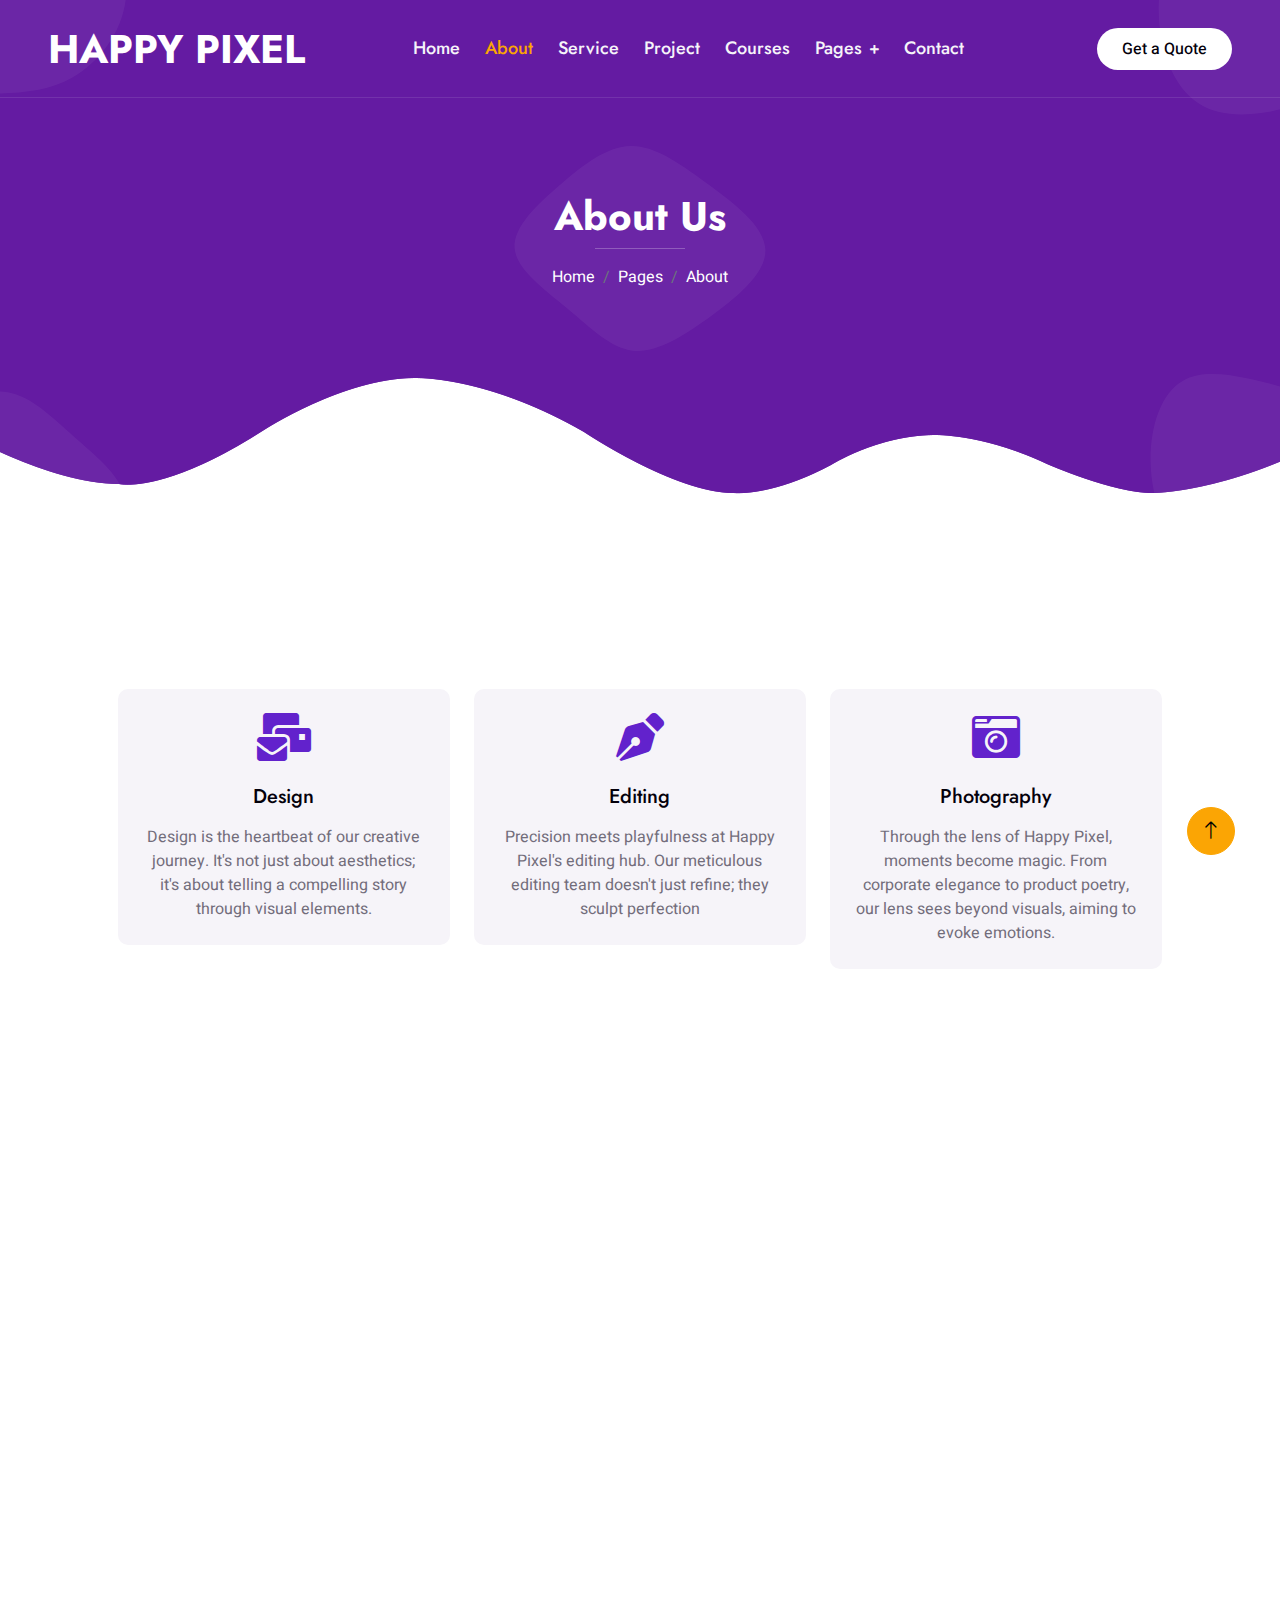
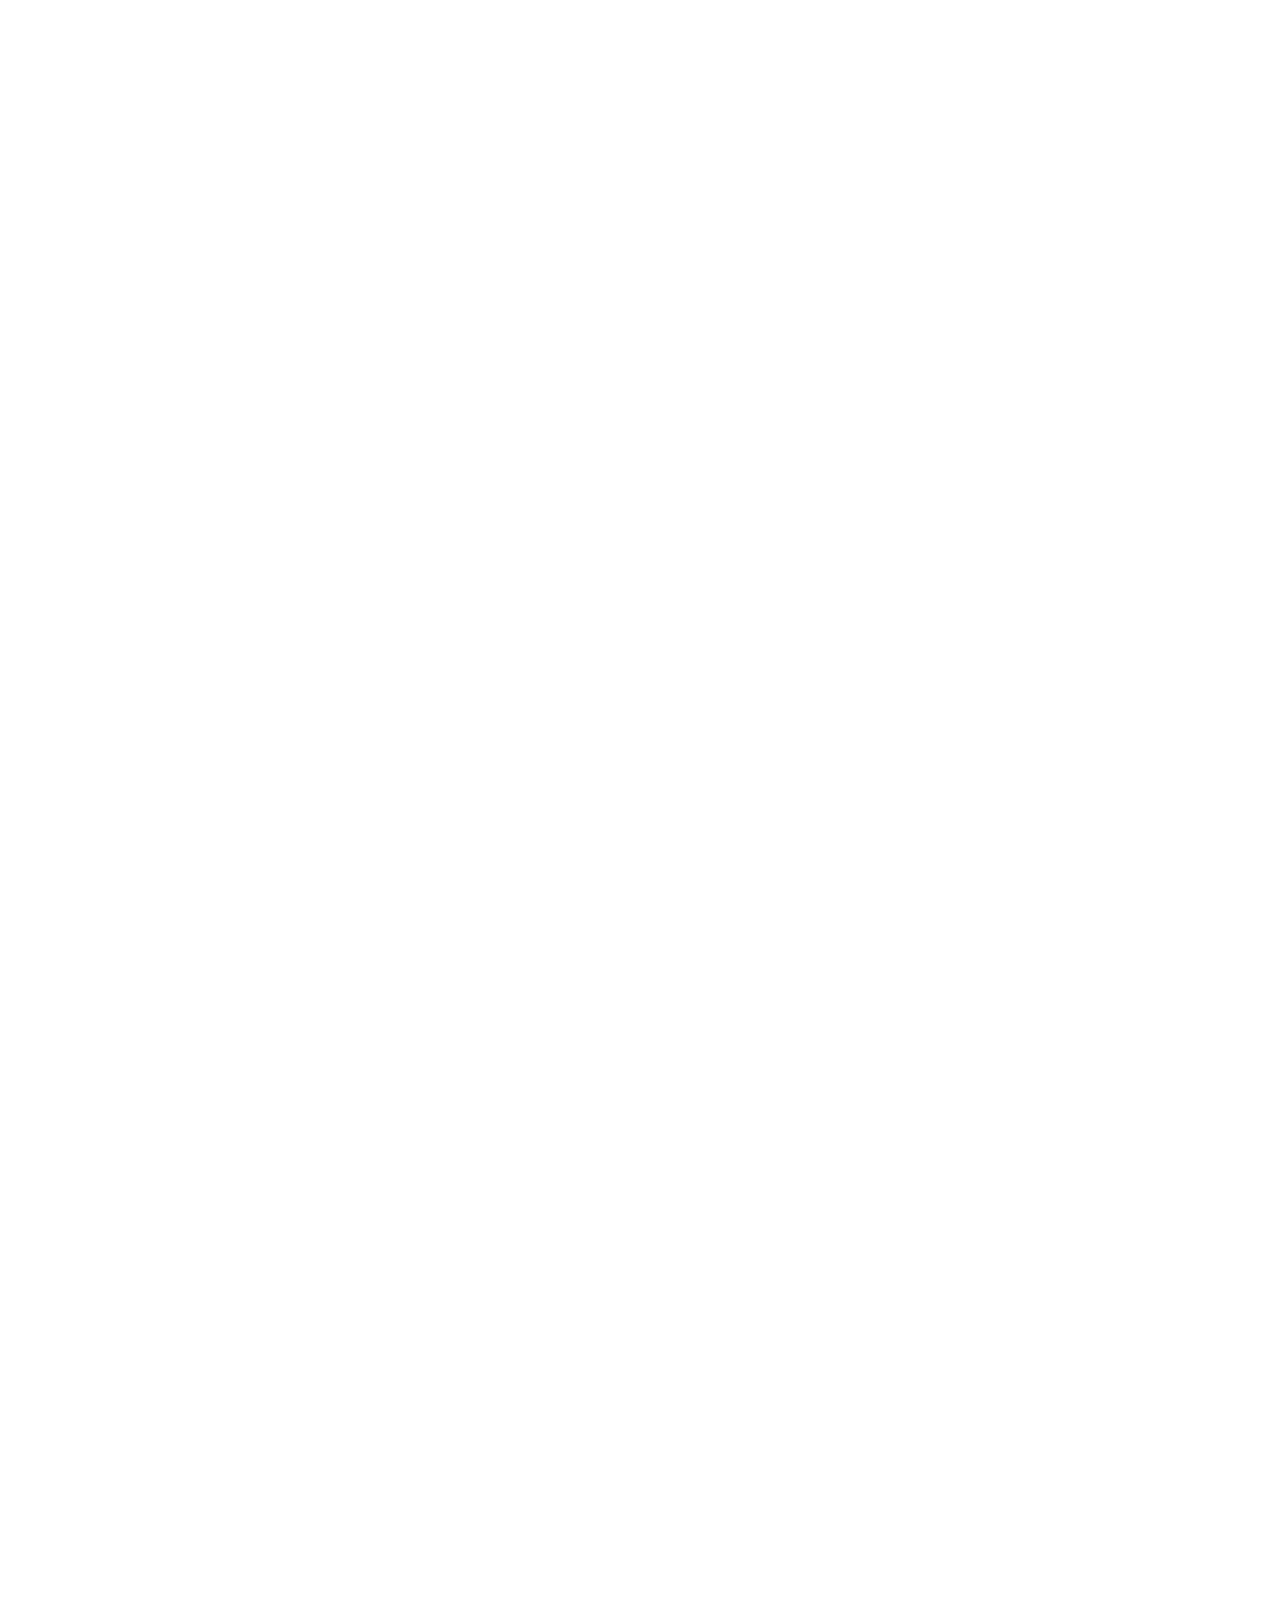
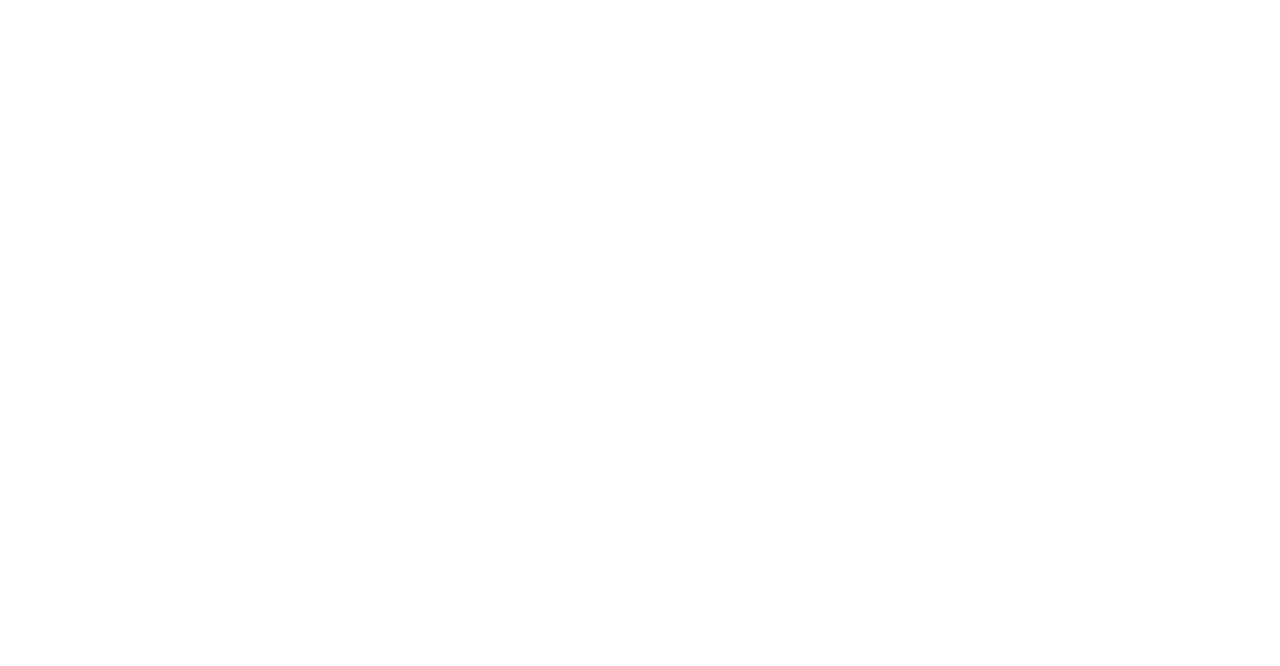
==== about.html @ dd50855c "1st push" ====
<!DOCTYPE html>
<html lang="en">

<head>
    <meta charset="utf-8">
    <title>Happy Pixel - Graphic Design Agency</title>
    <meta content="width=device-width, initial-scale=1.0" name="viewport">
    <meta content="" name="keywords">
    <meta content="" name="description">

    <!-- Favicon -->
    <link href="img/favicon.ico" rel="icon">

    <!-- Google Web Fonts -->
    <link rel="preconnect" href="https://fonts.googleapis.com">
    <link rel="preconnect" href="https://fonts.gstatic.com" crossorigin>
    <link href="https://fonts.googleapis.com/css2?family=Heebo:wght@400;500&family=Jost:wght@500;600;700&display=swap" rel="stylesheet"> 

    <!-- Icon Font Stylesheet -->
    <link href="https://cdnjs.cloudflare.com/ajax/libs/font-awesome/5.10.0/css/all.min.css" rel="stylesheet">
    <link href="https://cdn.jsdelivr.net/npm/bootstrap-icons@1.4.1/font/bootstrap-icons.css" rel="stylesheet">

    <!-- Libraries Stylesheet -->
    <link href="lib/animate/animate.min.css" rel="stylesheet">
    <link href="lib/owlcarousel/assets/owl.carousel.min.css" rel="stylesheet">
    <link href="lib/lightbox/css/lightbox.min.css" rel="stylesheet">

    <!-- Customized Bootstrap Stylesheet -->
    <link href="css/bootstrap.min.css" rel="stylesheet">

    <!-- Template Stylesheet -->
    <link href="css/style.css" rel="stylesheet">
</head>

<body>
    <div class="container-xxl bg-white p-0">
        <!-- Spinner Start -->
        <div id="spinner" class="show bg-white position-fixed translate-middle w-100 vh-100 top-50 start-50 d-flex align-items-center justify-content-center">
            <div class="spinner-grow text-primary" style="width: 3rem; height: 3rem;" role="status">
                <span class="sr-only">Loading...</span>
            </div>
        </div>
        <!-- Spinner End -->


        <!-- Navbar & Hero Start -->
        <div class="container-xxl position-relative p-0">
            <nav class="navbar navbar-expand-lg navbar-light px-4 px-lg-5 py-3 py-lg-0">
                <a href="" class="navbar-brand p-0">
                    <h1 class="m-0">HAPPY PIXEL</h1>
                    <!-- <img src="img/logo.png" alt="Logo"> -->
                </a>
                <button class="navbar-toggler" type="button" data-bs-toggle="collapse" data-bs-target="#navbarCollapse">
                    <span class="fa fa-bars"></span>
                </button>
                <div class="collapse navbar-collapse" id="navbarCollapse">
                    <div class="navbar-nav mx-auto py-0">
                        <a href="index.html" class="nav-item nav-link">Home</a>
                        <a href="about.html" class="nav-item nav-link active">About</a>
                        <a href="service.html" class="nav-item nav-link">Service</a>
                        <a href="project.html" class="nav-item nav-link">Project</a>
                        <a href="courses.html" class="nav-item nav-link">Courses</a>
                        <div class="nav-item dropdown">
                            <a href="#" class="nav-link dropdown-toggle" data-bs-toggle="dropdown">Pages</a>
                            <div class="dropdown-menu m-0">
                                <a href="team.html" class="dropdown-item">Our Team</a>
                                <a href="testimonial.html" class="dropdown-item">Testimonial</a>
                                <!-- <a href="404.html" class="dropdown-item">Courses</a> -->
                            </div>
                        </div>
                        <a href="contact.html" class="nav-item nav-link">Contact</a>
                    </div>
                    <a href="/contact.html" class="btn rounded-pill py-2 px-4 ms-3 d-none d-lg-block">Get a Quote</a>
                </div>
            </nav>

            <div class="container-xxl py-5 bg-primary hero-header">
                <div class="container my-5 py-5 px-lg-5">
                    <div class="row g-5 py-5">
                        <div class="col-12 text-center">
                            <h1 class="text-white animated slideInDown">About Us</h1>
                            <hr class="bg-white mx-auto mt-0" style="width: 90px;">
                            <nav aria-label="breadcrumb">
                                <ol class="breadcrumb justify-content-center">
                                    <li class="breadcrumb-item"><a class="text-white" href="/index.html">Home</a></li>
                                    <li class="breadcrumb-item"><a class="text-white" href="#">Pages</a></li>
                                    <li class="breadcrumb-item text-white active" aria-current="page">About</li>
                                </ol>
                            </nav>
                        </div>
                    </div>
                </div>
            </div>
        </div>
        <!-- Navbar & Hero End -->


        <!-- Feature Start -->
        <!-- <div class="container-xxl py-5">
            <div class="container py-5 px-lg-5">
                <div class="row g-4">
                    <div class="col-lg-4 wow fadeInUp" data-wow-delay="0.1s">
                        <div class="feature-item bg-light rounded text-center p-4">
                            <i class="fa fa-3x fa-mail-bulk text-primary mb-4"></i>
                            <h5 class="mb-3">Digital Marketing</h5>
                            <p class="m-0">Erat ipsum justo amet duo et elitr dolor, est duo duo eos lorem sed diam stet diam sed stet lorem.</p>
                        </div>
                    </div>
                    <div class="col-lg-4 wow fadeInUp" data-wow-delay="0.3s">
                        <div class="feature-item bg-light rounded text-center p-4">
                            <i class="fa fa-3x fa-search text-primary mb-4"></i>
                            <h5 class="mb-3">SEO & Backlinks</h5>
                            <p class="m-0">Erat ipsum justo amet duo et elitr dolor, est duo duo eos lorem sed diam stet diam sed stet lorem.</p>
                        </div>
                    </div>
                    <div class="col-lg-4 wow fadeInUp" data-wow-delay="0.5s">
                        <div class="feature-item bg-light rounded text-center p-4">
                            <i class="fa fa-3x fa-laptop-code text-primary mb-4"></i>
                            <h5 class="mb-3">Design & Development</h5>
                            <p class="m-0">Erat ipsum justo amet duo et elitr dolor, est duo duo eos lorem sed diam stet diam sed stet lorem.</p>
                        </div>
                    </div>
                </div>
            </div>
        </div> -->

        <div class="container-xxl py-5">
            <div class="container py-5 px-lg-5">
                <div class="row g-4">
                    <div class="col-lg-4 wow fadeInUp" data-wow-delay="0.1s">
                        <div class="feature-item bg-light rounded text-center p-4">
                            <i class="fa fa-3x fa-mail-bulk text-primary mb-4"></i>
                            <h5 class="mb-3">Design</h5>
                            <p class="m-0">Design is the heartbeat of our creative journey. It's not just about
                                aesthetics; it's about telling a compelling story through visual elements. </p>
                        </div>
                    </div>
                    <div class="col-lg-4 wow fadeInUp" data-wow-delay="0.3s">
                        <div class="feature-item bg-light rounded text-center p-4">
                            <!-- <i class="fa fa-3x fa-search text-primary mb-4"></i> -->
                            <!-- <i class="fa fa-3x fa-laptop-code text-primary mb-4"></i> -->
                            <i class="fa fa-3x fa-solid fa-pen-nib text-primary mb-4"></i>
                            <h5 class="mb-3">Editing</h5>
                            <p class="m-0">Precision meets playfulness at Happy Pixel's editing hub. Our meticulous
                                editing team doesn't just refine; they sculpt perfection</p>
                        </div>
                    </div>
                    <div class="col-lg-4 wow fadeInUp" data-wow-delay="0.5s">
                        <div class="feature-item bg-light rounded text-center p-4">
                            <i class="fa fa-3x fa-solid fa-camera-retro text-primary mb-4"></i>
                            <!-- <i class="fa fa-3x fa-search text-primary mb-4"></i> -->
                            <!-- <i class="fa fa-3x fa-laptop-code text-primary mb-4"></i> -->
                            <h5 class="mb-3">Photography</h5>
                            <p class="m-0">Through the lens of Happy Pixel, moments become magic. From corporate
                                elegance to product poetry, our lens sees beyond visuals, aiming to evoke emotions.</p>
                        </div>
                    </div>
                </div>
            </div>
        </div>
        <!-- Feature End -->


        <!-- About Start -->
        <!-- <div class="container-xxl py-5">
            <div class="container py-5 px-lg-5">
                <div class="row g-5 align-items-center">
                    <div class="col-lg-6 wow fadeInUp" data-wow-delay="0.1s">
                        <p class="section-title text-secondary">About Us<span></span></p>
                        <h1 class="mb-5">#1 Digital solution with 10 years of experience</h1>
                        <p class="mb-4">Diam dolor diam ipsum et tempor sit. Aliqu diam amet diam et eos labore. Clita erat ipsum et lorem et sit, sed stet no labore lorem sit clita duo justo eirmod magna dolore erat amet</p>
                        <div class="skill mb-4">
                            <div class="d-flex justify-content-between">
                                <p class="mb-2">Digital Marketing</p>
                                <p class="mb-2">85%</p>
                            </div>
                            <div class="progress">
                                <div class="progress-bar bg-primary" role="progressbar" aria-valuenow="85" aria-valuemin="0" aria-valuemax="100"></div>
                            </div>
                        </div>
                        <div class="skill mb-4">
                            <div class="d-flex justify-content-between">
                                <p class="mb-2">SEO & Backlinks</p>
                                <p class="mb-2">90%</p>
                            </div>
                            <div class="progress">
                                <div class="progress-bar bg-secondary" role="progressbar" aria-valuenow="90" aria-valuemin="0" aria-valuemax="100"></div>
                            </div>
                        </div>
                        <div class="skill mb-4">
                            <div class="d-flex justify-content-between">
                                <p class="mb-2">Design & Development</p>
                                <p class="mb-2">95%</p>
                            </div>
                            <div class="progress">
                                <div class="progress-bar bg-dark" role="progressbar" aria-valuenow="95" aria-valuemin="0" aria-valuemax="100"></div>
                            </div>
                        </div>
                        <a href="" class="btn btn-primary py-sm-3 px-sm-5 rounded-pill mt-3">Read More</a>
                    </div>
                    <div class="col-lg-6">
                        <img class="img-fluid wow zoomIn" data-wow-delay="0.5s" src="img/about.png">
                    </div>
                </div>
            </div>
        </div> -->

        <div class="container-xxl py-5">
            <div class="container py-5 px-lg-5">
                <div class="row g-5 align-items-center">
                    <div class="col-lg-6 wow fadeInUp" data-wow-delay="0.1s">
                        <p class="section-title text-secondary">About Us<span></span></p>
                        <h1 class="mb-5">#1 Graphic solution with 5 years of experience</h1>
                        <p class="mb-4">At Happy Pixel , our mission is to elevate brands through captivating design
                            solutions. We believe that design is not merely about aesthetics but a strategic tool that
                            communicates identity and values. Our commitment is to translate your vision into compelling
                            visual narratives that leave a lasting impression.</p>
                        <div class="skill mb-4">
                            <div class="d-flex justify-content-between">
                                <p class="mb-2">Design</p>
                                <p class="mb-2">99%</p>
                            </div>
                            <div class="progress">
                                <div class="progress-bar bg-primary" role="progressbar" aria-valuenow="99"
                                    aria-valuemin="0" aria-valuemax="100"></div>
                            </div>
                        </div>
                        <div class="skill mb-4">
                            <div class="d-flex justify-content-between">
                                <p class="mb-2">Editing</p>
                                <p class="mb-2">98%</p>
                            </div>
                            <div class="progress">
                                <div class="progress-bar bg-secondary" role="progressbar" aria-valuenow="98"
                                    aria-valuemin="0" aria-valuemax="100"></div>
                            </div>
                        </div>
                        <div class="skill mb-4">
                            <div class="d-flex justify-content-between">
                                <p class="mb-2">Photography</p>
                                <p class="mb-2">95%</p>
                            </div>
                            <div class="progress">
                                <div class="progress-bar bg-dark" role="progressbar" aria-valuenow="95"
                                    aria-valuemin="0" aria-valuemax="100"></div>
                            </div>
                        </div>
                        <a href="/project.html" class="btn btn-primary py-sm-3 px-sm-5 rounded-pill mt-3">Portfolio</a>
                    </div>
                    <div class="col-lg-6">
                        <img class="img-fluid wow zoomIn" data-wow-delay="0.5s" src="img/about.png">
                    </div>
                </div>
            </div>
        </div>
        <!-- About End -->


        <!-- Facts Start -->

        <!-- <div class="container-xxl bg-primary fact py-5 wow fadeInUp" data-wow-delay="0.1s">
            <div class="container py-5 px-lg-5">
                <div class="row g-4">
                    <div class="col-md-6 col-lg-3 text-center wow fadeIn" data-wow-delay="0.1s">
                        <i class="fa fa-certificate fa-3x text-secondary mb-3"></i>
                        <h1 class="text-white mb-2" data-toggle="counter-up">1234</h1>
                        <p class="text-white mb-0">Years Experience</p>
                    </div>
                    <div class="col-md-6 col-lg-3 text-center wow fadeIn" data-wow-delay="0.3s">
                        <i class="fa fa-users-cog fa-3x text-secondary mb-3"></i>
                        <h1 class="text-white mb-2" data-toggle="counter-up">1234</h1>
                        <p class="text-white mb-0">Team Members</p>
                    </div>
                    <div class="col-md-6 col-lg-3 text-center wow fadeIn" data-wow-delay="0.5s">
                        <i class="fa fa-users fa-3x text-secondary mb-3"></i>
                        <h1 class="text-white mb-2" data-toggle="counter-up">1234</h1>
                        <p class="text-white mb-0">Satisfied Clients</p>
                    </div>
                    <div class="col-md-6 col-lg-3 text-center wow fadeIn" data-wow-delay="0.7s">
                        <i class="fa fa-check fa-3x text-secondary mb-3"></i>
                        <h1 class="text-white mb-2" data-toggle="counter-up">1234</h1>
                        <p class="text-white mb-0">Compleate Projects</p>
                    </div>
                </div>
            </div>
        </div> -->

        <div class="container-xxl bg-primary fact py-5 wow fadeInUp" data-wow-delay="0.1s">
            <div class="container py-5 px-lg-5">
                <div class="row g-4">
                    <div class="col-md-6 col-lg-3 text-center wow fadeIn" data-wow-delay="0.1s">
                        <i class="fa fa-certificate fa-3x text-secondary mb-3"></i>
                        <h1 class="text-white mb-2" data-toggle="counter-up">5</h1>
                        <p class="text-white mb-0">Years Experience</p>
                    </div>
                    <div class="col-md-6 col-lg-3 text-center wow fadeIn" data-wow-delay="0.3s">
                        <i class="fa fa-users-cog fa-3x text-secondary mb-3"></i>
                        <h1 class="text-white mb-2" data-toggle="counter-up">3</h1>
                        <p class="text-white mb-0">Team Members</p>
                    </div>
                    <div class="col-md-6 col-lg-3 text-center wow fadeIn" data-wow-delay="0.5s">
                        <i class="fa fa-users fa-3x text-secondary mb-3"></i>
                        <h1 class="text-white mb-2" data-toggle="counter-up">60</h1>
                        <p class="text-white mb-0">Satisfied Clients</p>
                    </div>
                    <div class="col-md-6 col-lg-3 text-center wow fadeIn" data-wow-delay="0.7s">
                        <i class="fa fa-check fa-3x text-secondary mb-3"></i>
                        <h1 class="text-white mb-2" data-toggle="counter-up">150 </h1>
                        <p class="text-white mb-0">Compleate Projects</p>
                    </div>
                </div>
            </div>
        </div>

        <!-- Facts End -->
        

        <!-- Team Start -->
        <!-- <div class="container-xxl py-5">
            <div class="container py-5 px-lg-5">
                <div class="wow fadeInUp" data-wow-delay="0.1s">
                    <p class="section-title text-secondary justify-content-center"><span></span>Our Team<span></span></p>
                    <h1 class="text-center mb-5">Our Team Members</h1>
                </div>
                <div class="row g-4">
                    <div class="col-lg-4 col-md-6 wow fadeInUp" data-wow-delay="0.1s">
                        <div class="team-item bg-light rounded">
                            <div class="text-center border-bottom p-4">
                                <img class="img-fluid rounded-circle mb-4" src="img/team-1.jpg" alt="">
                                <h5>John Doe</h5>
                                <span>CEO & Founder</span>
                            </div>
                            <div class="d-flex justify-content-center p-4">
                                <a class="btn btn-square mx-1" href=""><i class="fab fa-facebook-f"></i></a>
                                <a class="btn btn-square mx-1" href=""><i class="fab fa-twitter"></i></a>
                                <a class="btn btn-square mx-1" href=""><i class="fab fa-instagram"></i></a>
                                <a class="btn btn-square mx-1" href=""><i class="fab fa-linkedin-in"></i></a>
                            </div>
                        </div>
                    </div>
                    <div class="col-lg-4 col-md-6 wow fadeInUp" data-wow-delay="0.3s">
                        <div class="team-item bg-light rounded">
                            <div class="text-center border-bottom p-4">
                                <img class="img-fluid rounded-circle mb-4" src="img/team-2.jpg" alt="">
                                <h5>Jessica Brown</h5>
                                <span>Web Designer</span>
                            </div>
                            <div class="d-flex justify-content-center p-4">
                                <a class="btn btn-square mx-1" href=""><i class="fab fa-facebook-f"></i></a>
                                <a class="btn btn-square mx-1" href=""><i class="fab fa-twitter"></i></a>
                                <a class="btn btn-square mx-1" href=""><i class="fab fa-instagram"></i></a>
                                <a class="btn btn-square mx-1" href=""><i class="fab fa-linkedin-in"></i></a>
                            </div>
                        </div>
                    </div>
                    <div class="col-lg-4 col-md-6 wow fadeInUp" data-wow-delay="0.5s">
                        <div class="team-item bg-light rounded">
                            <div class="text-center border-bottom p-4">
                                <img class="img-fluid rounded-circle mb-4" src="img/team-3.jpg" alt="">
                                <h5>Tony Johnson</h5>
                                <span>SEO Expert</span>
                            </div>
                            <div class="d-flex justify-content-center p-4">
                                <a class="btn btn-square mx-1" href=""><i class="fab fa-facebook-f"></i></a>
                                <a class="btn btn-square mx-1" href=""><i class="fab fa-twitter"></i></a>
                                <a class="btn btn-square mx-1" href=""><i class="fab fa-instagram"></i></a>
                                <a class="btn btn-square mx-1" href=""><i class="fab fa-linkedin-in"></i></a>
                            </div>
                        </div>
                    </div>
                </div>
            </div>
        </div> -->
        
        <div class="container-xxl py-5">
            <div class="container py-5 px-lg-5">
                <div class="wow fadeInUp" data-wow-delay="0.1s">
                    <p class="section-title text-secondary justify-content-center"><span></span>Our Team<span></span>
                    </p>
                    <h1 class="text-center mb-5">Our Team Members</h1>
                </div>

                <div class="row g-4">

                    <div class="col-lg-4 col-md-6 wow fadeInUp" data-wow-delay="0.1s">
                        <div class="team-item bg-light rounded">
                            <div class="text-center border-bottom p-4">
                                <img class="img-fluid rounded-circle mb-4" src="img/akhil-sir.jpg" alt="">
                                <h5>Akhil Kashyap</h5>
                                <span>CEO & Founder</span>
                            </div>
                            <div class="d-flex justify-content-center p-4">
                                <a class="btn btn-square mx-1" target="_blank" href="#"><i class="fab fa-facebook-f"></i></a>
                                <a class="btn btn-square mx-1" target="_blank" href="#"><i class="fab fa-twitter"></i></a>
                                <a class="btn btn-square mx-1" target="_blank" href="https://www.instagram.com/akhil.kashyap/"><i class="fab fa-instagram"></i></a>
                                <a class="btn btn-square mx-1" target="_blank" href="https://www.linkedin.com/in/akhilkashyap29/"><i class="fab fa-linkedin-in"></i></a>
                            </div>
                        </div>
                    </div>

                    <div class="col-lg-4 col-md-6 wow fadeInUp" data-wow-delay="0.3s">
                        <div class="team-item bg-light rounded">
                            <div class="text-center border-bottom p-4">
                                <img class="img-fluid rounded-circle mb-4" src="img/akhil-sir-2.jpg" alt="">
                                <h5>Akhil Sir</h5>
                                <span>Graphic Designer</span>
                            </div>
                            <div class="d-flex justify-content-center p-4">
                                <a class="btn btn-square mx-1" target="_blank" href="#"><i class="fab fa-facebook-f"></i></a>
                                <a class="btn btn-square mx-1" target="_blank" href="#"><i class="fab fa-twitter"></i></a>
                                <a class="btn btn-square mx-1" target="_blank" href="https://www.instagram.com/akhil.kashyap/"><i class="fab fa-instagram"></i></a>
                                <a class="btn btn-square mx-1" target="_blank" href="https://www.linkedin.com/in/akhilkashyap29/"><i class="fab fa-linkedin-in"></i></a>
                            </div>
                        </div>
                    </div>

                    <div class="col-lg-4 col-md-6 wow fadeInUp" data-wow-delay="0.5s">
                        <div class="team-item bg-light rounded">
                            <div class="text-center border-bottom p-4">
                                <img class="img-fluid rounded-circle mb-4" src="img/akhil-sir-3.jpg" alt="">
                                <h5>Akhil Kashyap</h5>
                                <span>Web Designer</span>
                            </div>
                            <div class="d-flex justify-content-center p-4">
                                <a class="btn btn-square mx-1" target="_blank" href="#"><i class="fab fa-facebook-f"></i></a>
                                <a class="btn btn-square mx-1" target="_blank" href="#"><i class="fab fa-twitter"></i></a>
                                <a class="btn btn-square mx-1" target="_blank" href="https://www.instagram.com/akhil.kashyap/"><i class="fab fa-instagram"></i></a>
                                <a class="btn btn-square mx-1" target="_blank" href="https://www.linkedin.com/in/akhilkashyap29/"><i class="fab fa-linkedin-in"></i></a>
                            </div>
                        </div>
                    </div>
                </div>
            </div>
        </div>

        <!-- Team End -->
        

        <!-- Footer Start -->
        <!-- <div class="container-fluid bg-primary text-light footer wow fadeIn" data-wow-delay="0.1s">
            <div class="container py-5 px-lg-5">
                <div class="row g-5">
                    <div class="col-md-6 col-lg-3">
                        <p class="section-title text-white h5 mb-4">Address<span></span></p>
                        <p><i class="fa fa-map-marker-alt me-3"></i>123 Street, New York, USA</p>
                        <p><i class="fa fa-phone-alt me-3"></i>+012 345 67890</p>
                        <p><i class="fa fa-envelope me-3"></i>info@example.com</p>
                        <div class="d-flex pt-2">
                            <a class="btn btn-outline-light btn-social" href=""><i class="fab fa-twitter"></i></a>
                            <a class="btn btn-outline-light btn-social" href=""><i class="fab fa-facebook-f"></i></a>
                            <a class="btn btn-outline-light btn-social" href=""><i class="fab fa-instagram"></i></a>
                            <a class="btn btn-outline-light btn-social" href=""><i class="fab fa-linkedin-in"></i></a>
                        </div>
                    </div>
                    <div class="col-md-6 col-lg-3">
                        <p class="section-title text-white h5 mb-4">Quick Link<span></span></p>
                        <a class="btn btn-link" href="">About Us</a>
                        <a class="btn btn-link" href="">Contact Us</a>
                        <a class="btn btn-link" href="">Privacy Policy</a>
                        <a class="btn btn-link" href="">Terms & Condition</a>
                        <a class="btn btn-link" href="">Career</a>
                    </div>
                    <div class="col-md-6 col-lg-3">
                        <p class="section-title text-white h5 mb-4">Gallery<span></span></p>
                        <div class="row g-2">
                            <div class="col-4">
                                <img class="img-fluid" src="img/portfolio-1.jpg" alt="Image">
                            </div>
                            <div class="col-4">
                                <img class="img-fluid" src="img/portfolio-2.jpg" alt="Image">
                            </div>
                            <div class="col-4">
                                <img class="img-fluid" src="img/portfolio-3.jpg" alt="Image">
                            </div>
                            <div class="col-4">
                                <img class="img-fluid" src="img/portfolio-4.jpg" alt="Image">
                            </div>
                            <div class="col-4">
                                <img class="img-fluid" src="img/portfolio-5.jpg" alt="Image">
                            </div>
                            <div class="col-4">
                                <img class="img-fluid" src="img/portfolio-6.jpg" alt="Image">
                            </div>
                        </div>
                    </div>
                    <div class="col-md-6 col-lg-3">
                        <p class="section-title text-white h5 mb-4">Newsletter<span></span></p>
                        <p>Lorem ipsum dolor sit amet elit. Phasellus nec pretium mi. Curabitur facilisis ornare velit non vulpu</p>
                        <div class="position-relative w-100 mt-3">
                            <input class="form-control border-0 rounded-pill w-100 ps-4 pe-5" type="text" placeholder="Your Email" style="height: 48px;">
                            <button type="button" class="btn shadow-none position-absolute top-0 end-0 mt-1 me-2"><i class="fa fa-paper-plane text-primary fs-4"></i></button>
                        </div>
                    </div>
                </div>
            </div>
            <div class="container px-lg-5">
                <div class="copyright">
                    <div class="row">
                        <div class="col-md-6 text-center text-md-start mb-3 mb-md-0">
                            &copy; <a class="border-bottom" href="#">Your Site Name</a>, All Right Reserved. 
							
								Designed By <a class="border-bottom" href="https://htmlcodex.com">HTML Codex</a><br><br> 
                            Distributed By a <a class="border-bottom" href="https://themewagon.com" target="_blank">ThemeWagon</a>
                        </div>
                        <div class="col-md-6 text-center text-md-end">
                            <div class="footer-menu">
                                <a href="">Home</a>
                                <a href="">Cookies</a>
                                <a href="">Help</a>
                                <a href="">FQAs</a>
                            </div>
                        </div>
                    </div>
                </div>
            </div>
        </div> -->

        <div class="container-fluid bg-primary text-light footer wow fadeIn" data-wow-delay="0.1s">
            <div class="container py-5 px-lg-5">
                <div class="row g-5">

                    <div class="col-md-6 col-lg-3">
                        <p class="section-title text-white h5 mb-4">Address<span></span></p>
                        <p><i class="fa fa-map-marker-alt me-3"></i>Indore, M.P (INDIA)</p>
                        <p><i class="fa fa-phone-alt me-3"></i>+91 9993994359</p>
                        <p><i class="fa fa-envelope me-3"></i>akhil.happypixel@gmail.com</p>
                        <div class="d-flex pt-2">
                            <!-- <a class="btn btn-outline-light btn-social" href=""><i class="fab fa-twitter"></i></a> -->
                            <a class="btn btn-outline-light btn-social" href=""><i class="fab fa-facebook-f"></i></a>
                            <a class="btn btn-outline-light btn-social" target="_blank" href="https://www.instagram.com/happypixels.india/"><i class="fab fa-instagram"></i></a>
                            <a class="btn btn-outline-light btn-social" target="_blank" href="https://www.linkedin.com/in/akhilkashyap29/"><i class="fab fa-linkedin-in"></i></a>
                        </div>
                    </div>

                    <div class="col-md-6 col-lg-3">
                        <p class="section-title text-white h5 mb-4">Quick Link<span></span></p>
                        <a class="btn btn-link" href="/courses.html">Cources</a>
                        <a class="btn btn-link" href="/service.html">Services</a>
                        <a class="btn btn-link" href="/about.html">About Us</a>
                        <a class="btn btn-link" href="/contact.html">Contact Us</a>
                        <!-- <a class="btn btn-link" href="">Privacy Policy</a> -->
                        <!-- <a class="btn btn-link" href="">Terms & Condition</a> -->
                        <!-- <a class="btn btn-link" href="">Career</a> -->
                    </div>

                    <div class="col-md-6 col-lg-3">
                        <p class="section-title text-white h5 mb-4">Gallery<span></span></p>
                        <div class="row g-2">
                            <div class="col-4">
                                <img class="img-fluid" src="img/services/graphic-design/1.webp" alt="Image">
                            </div>
                            <div class="col-4">
                                <img class="img-fluid" src="img/services/web-design/1.webp" alt="Image">
                            </div>
                            <div class="col-4">
                                <img class="img-fluid" src="img/services/graphic-design/4.webp" alt="Image">
                            </div>
                            <div class="col-4">
                                <img class="img-fluid" src="img/services/logo_design/1.jpg" alt="Image">
                            </div>
                            <div class="col-4">
                                <img class="img-fluid" src="img/services/logo_design/3.jpg" alt="Image">
                            </div>
                            <div class="col-4">
                                <img class="img-fluid" src="img/services/logo_design/4.jpg" alt="Image">
                            </div>
                        </div>
                    </div>

                    <div class="col-md-6 col-lg-3">
                        <p class="section-title text-white h5 mb-4">Newsletter<span></span></p>
                        <p> Subscribe to our newsletter and join a community passionate about creativity and innovation.</p>
                        <div class="position-relative w-100 mt-3">
                            <input class="form-control border-0 rounded-pill w-100 ps-4 pe-5" type="text"
                                placeholder="Your Email" style="height: 48px;">
                            <button type="button" class="btn shadow-none position-absolute top-0 end-0 mt-1 me-2"><i
                                    class="fa fa-paper-plane text-primary fs-4"></i></button>
                        </div>
                    </div>
                </div>
            </div>
            <div class="container px-lg-5">
                <div class="copyright">
                    <div class="row">
                        <div class="col-md-6 text-center text-md-start mb-3 mb-md-0">
                            &copy; <a class="border-bottom" href="#">Happy Pixels</a> All Right Reserved ||

                            Developed By <a class="border-bottom" href="https://kanhaashutech.com"
                                target="_blank">KANHA-ASHU TECH</a><br><br>
                            <!-- Distributed By a <a class="border-bottom" href="https://themewagon.com" target="_blank">ThemeWagon</a> -->
                        </div>
                        <div class="col-md-6 text-center text-md-end">
                            <div class="footer-menu">
                                <a href="#">Home</a>
                                <!-- <a href="">Cookies</a> -->
                                <a href="/contact.html">Help</a>
                                <!-- <a href="">FQAs</a> -->
                            </div>
                        </div>
                    </div>
                </div>
            </div>
        </div>
        <!-- Footer End -->


        <!-- Back to Top -->
        <a href="#" class="btn btn-lg btn-secondary btn-lg-square back-to-top"><i class="bi bi-arrow-up"></i></a>
    </div>

    <!-- JavaScript Libraries -->
    <script src="https://code.jquery.com/jquery-3.4.1.min.js"></script>
    <script src="https://cdn.jsdelivr.net/npm/bootstrap@5.0.0/dist/js/bootstrap.bundle.min.js"></script>
    <script src="lib/wow/wow.min.js"></script>
    <script src="lib/easing/easing.min.js"></script>
    <script src="lib/waypoints/waypoints.min.js"></script>
    <script src="lib/counterup/counterup.min.js"></script>
    <script src="lib/owlcarousel/owl.carousel.min.js"></script>
    <script src="lib/isotope/isotope.pkgd.min.js"></script>
    <script src="lib/lightbox/js/lightbox.min.js"></script>

    <!-- Template Javascript -->
    <script src="js/main.js"></script>
</body>

</html>
---- css/style.css ----
/********** Template CSS **********/
:root {
    /* --primary: #6222CC; */
    --primary: #5910ce ;
    --secondary: #FBA504;
    /* --secondary: rgb(187, 0, 255); */
    --light: #F6F4F9;
    --dark: #04000B;
}


/*** Spinner ***/
#spinner {
    opacity: 0;
    visibility: hidden;
    transition: opacity .5s ease-out, visibility 0s linear .5s;
    z-index: 99999;
}

#spinner.show {
    transition: opacity .5s ease-out, visibility 0s linear 0s;
    visibility: visible;
    opacity: 1;
}

.back-to-top {
    position: fixed;
    display: none;
    right: 45px;
    bottom: 45px;
    z-index: 99;
}


/*** Heading ***/
h1,
h2,
.fw-bold {
    font-weight: 700 !important;
}

h3,
h4,
.fw-semi-bold {
    font-weight: 600 !important;
}

h5,
h6,
.fw-medium {
    font-weight: 500 !important;
}


/*** Button ***/
.btn {
    font-weight: 500;
    transition: .5s;
}

.btn:hover {
    box-shadow: 0 0 10px rgba(0, 0, 0, .5);
}

.btn-square {
    width: 38px;
    height: 38px;
}

.btn-sm-square {
    width: 32px;
    height: 32px;
}

.btn-lg-square {
    width: 48px;
    height: 48px;
}

.btn-square,
.btn-sm-square,
.btn-lg-square {
    padding: 0;
    display: flex;
    align-items: center;
    justify-content: center;
    font-weight: normal;
    border-radius: 50px;
}


/*** Navbar ***/
.navbar .dropdown-toggle::after {
    border: none;
    content: "\f067";
    font-family: "Font Awesome 5 Free";
    font-size: 10px;
    font-weight: bold;
    vertical-align: middle;
    margin-left: 8px;
}

.navbar-light .navbar-nav .nav-link {
    position: relative;
    margin-right: 25px;
    padding: 35px 0;
    font-family: 'Jost', sans-serif;
    font-size: 18px;
    font-weight: 500;
    color: var(--light) !important;
    outline: none;
    transition: .5s;
}

.sticky-top.navbar-light .navbar-nav .nav-link {
    padding: 20px 0;
    color: var(--dark) !important;
}

.navbar-light .navbar-nav .nav-link:hover,
.navbar-light .navbar-nav .nav-link.active {
    color: var(--secondary) !important;
}

.navbar-light .navbar-brand h1 {
    color: #FFFFFF;
}

.navbar-light .navbar-brand img {
    max-height: 60px;
    transition: .5s;
}

.sticky-top.navbar-light .navbar-brand img {
    max-height: 45px;
}

@media (max-width: 991.98px) {
    .sticky-top.navbar-light {
        position: relative;
        background: #FFFFFF;
    }

    .navbar-light .navbar-collapse {
        margin-top: 15px;
        border-top: 1px solid #DDDDDD;
    }

    .navbar-light .navbar-nav .nav-link,
    .sticky-top.navbar-light .navbar-nav .nav-link {
        padding: 10px 0;
        margin-left: 0;
        color: var(--dark) !important;
    }

    .navbar-light .navbar-brand h1 {
        color: var(--primary);
    }

    .navbar-light .navbar-brand img {
        max-height: 45px;
    }
}

@media (min-width: 992px) {
    .navbar-light {
        position: absolute;
        width: 100%;
        top: 0;
        left: 0;
        border-bottom: 1px solid rgba(256, 256, 256, .1);
        z-index: 999;
    }
    
    .sticky-top.navbar-light {
        position: fixed;
        background: #FFFFFF;
    }

    .sticky-top.navbar-light .navbar-brand h1 {
        color: var(--primary);
    }

    .navbar-light .navbar-nav .nav-item .dropdown-menu {
        display: block;
        border: none;
        margin-top: 0;
        top: 150%;
        opacity: 0;
        visibility: hidden;
        transition: .5s;
    }

    .navbar-light .navbar-nav .nav-item:hover .dropdown-menu {
        top: 100%;
        visibility: visible;
        transition: .5s;
        opacity: 1;
    }

    .navbar-light .btn {
        color: var(--dark);
        background: #FFFFFF;
    }

    .sticky-top.navbar-light .btn {
        color: var(--light);
        /* color: var(--dark); */
        background: var(--secondary);
    }
}


/*** Hero Header ***/
.hero-header {
    margin-bottom: 6rem;
    padding: 18rem 0;
    background:
        url(../img/blob-top-left.png),
        url(../img/blob-top-right.png),
        url(../img/blob-bottom-left.png),
        url(../img/blob-bottom-right.png),
        url(../img/blob-center.png),
        url(../img/bg-bottom.png);
    background-position:
        left 0px top 0px,
        right 0px top 0px,
        left 0px bottom 0px,
        right 0px bottom 0px,
        center center,
        center bottom;
    background-repeat: no-repeat;
}

@media (max-width: 991.98px) {
    .hero-header {
        padding: 6rem 0 9rem 0;
    }
}


/*** Section Title ***/
.section-title {
    position: relative;
    display: flex;
    align-items: center;
    font-weight: 500;
    text-transform: uppercase;
}

.section-title span:first-child,
.section-title span:last-child {
    position: relative;
    display: inline-block;
    margin-right: 30px;
    width: 30px;
    height: 2px;
}

.section-title span:last-child {
    margin-right: 0;
    margin-left: 30px;
}

.section-title span:first-child::after,
.section-title span:last-child::after {
    position: absolute;
    content: "";
    width: 15px;
    height: 2px;
    top: 0;
    right: -20px;
}

.section-title span:last-child::after {
    right: auto;
    left: -20px;
}

.section-title.text-primary span:first-child,
.section-title.text-primary span:last-child,
.section-title.text-primary span:first-child::after,
.section-title.text-primary span:last-child::after {
    background: var(--primary);
}

.section-title.text-secondary span:first-child,
.section-title.text-secondary span:last-child,
.section-title.text-secondary span:first-child::after,
.section-title.text-secondary span:last-child::after {
    background: var(--secondary);
}

.section-title.text-white span:first-child,
.section-title.text-white span:last-child,
.section-title.text-white span:first-child::after,
.section-title.text-white span:last-child::after {
    background: #FFFFFF;
}


/*** Feature ***/
.feature-item {
    transition: .5s;
}

.feature-item:hover {
    margin-top: -15px;
}


/*** About ***/
.progress {
    height: 5px;
}

.progress .progress-bar {
    width: 0px;
    transition: 3s;
}


/*** Fact ***/
.fact {
    margin: 6rem 0;
    background:
        url(../img/blob-top-left.png),
        url(../img/blob-top-right.png),
        url(../img/blob-bottom-left.png),
        url(../img/blob-bottom-right.png),
        url(../img/blob-center.png);
    background-position:
        left 0px top 0px,
        right 0px top 0px,
        left 0px bottom 0px,
        right 0px bottom 0px,
        center center;
    background-repeat: no-repeat;
}


/*** Service ***/
.service-item {
    position: relative;
    padding: 45px 30px;
    background: var(--light);
    overflow: hidden;
    transition: .5s;
}

.service-item:hover {
    margin-top: -15px;
    padding-bottom: 60px;
    background: var(--primary);
}

.service-item .service-icon {
    margin: 0 auto 20px auto;
    width: 100px;
    height: 100px;
    display: flex;
    align-items: center;
    justify-content: center;
    color: var(--light);
    background: url(../img/blob-primary.png) center center no-repeat;
    background-size: contain;
    transition: .5s;
}

.service-item:hover .service-icon {
    color: var(--dark);
    background: url(../img/blob-secondary.png) center center no-repeat;
    background-size: contain;
}

.service-item h5,
.service-item p {
    transition: .5s;
}

.service-item:hover h5,
.service-item:hover p {
    color: #FFFFFF;
}

.service-item a.btn {
    position: absolute;
    bottom: -40px;
    left: 50%;
    transform: translateX(-50%);
    color: var(--primary);
    background: #FFFFFF;
    border-radius: 40px 40px 0 0;
    transition: .5s;
    z-index: 1;
}

.service-item a.btn:hover {
    color: var(--dark);
    background: var(--secondary);
}

.service-item:hover a.btn {
    bottom: 0;
}


/*** Project Portfolio ***/
#portfolio-flters li {
    display: inline-block;
    font-weight: 500;
    color: var(--dark);
    cursor: pointer;
    transition: .5s;
    border-bottom: 2px solid transparent;
}

#portfolio-flters li:hover,
#portfolio-flters li.active {
    color: var(--primary);
    border-color: var(--primary);
}

.portfolio-item img {
    transition: .5s;
}

.portfolio-item:hover img {
    transform: scale(1.1);
}

.portfolio-item .portfolio-overlay {
    position: absolute;
    display: flex;
    align-items: center;
    justify-content: center;
    width: 100%;
    height: 100%;
    top: 0;
    left: 0;
    background: rgba(98, 34, 204, .9);
    transition: .5s;
    opacity: 0;
}

.portfolio-item:hover .portfolio-overlay {
    opacity: 1;
}


/*** Newsletter ***/
.newsletter {
    margin: 6rem 0;
    background:
        url(../img/blob-top-left.png),
        url(../img/blob-top-right.png),
        url(../img/blob-bottom-left.png),
        url(../img/blob-bottom-right.png),
        url(../img/blob-center.png);
    background-position:
        left 0px top 0px,
        right 0px top 0px,
        left 0px bottom 0px,
        right 0px bottom 0px,
        center center;
    background-repeat: no-repeat;
}


/*** Testimonial ***/
.testimonial-carousel .testimonial-item {
    padding: 0 30px 30px 30px;
}

.testimonial-carousel .owl-nav {
    display: flex;
    justify-content: center;
}

.testimonial-carousel .owl-nav .owl-prev,
.testimonial-carousel .owl-nav .owl-next {
    margin: 0 12px;
    width: 60px;
    height: 60px;
    display: flex;
    align-items: center;
    justify-content: center;
    color: var(--primary);
    background: var(--light);
    border-radius: 60px;
    font-size: 22px;
    transition: .5s;
}

.testimonial-carousel .owl-nav .owl-prev:hover,
.testimonial-carousel .owl-nav .owl-next:hover {
    color: #FFFFFF;
    background: var(--primary);
    box-shadow: 0 0 10px rgba(0, 0, 0, .5);
}


/*** Team ***/
.team-item .btn {
    color: var(--primary);
    background: #FFFFFF;
}

.team-item .btn:hover {
    color: #FFFFFF;
    background: var(--primary);
}


/*** Footer ***/
.footer {
    margin-top: 6rem;
    padding-top: 9rem;
    background:
        url(../img/bg-top.png),
        url(../img/map.png);
    background-position:
        center top,
        center center;
    background-repeat: no-repeat;
}

.footer .btn.btn-social {
    margin-right: 5px;
    width: 40px;
    height: 40px;
    display: flex;
    align-items: center;
    justify-content: center;
    color: var(--light);
    border: 1px solid rgba(256, 256, 256, .1);
    border-radius: 40px;
    transition: .3s;
}

.footer .btn.btn-social:hover {
    color: var(--primary);
}

.footer .btn.btn-link {
    display: block;
    margin-bottom: 10px;
    padding: 0;
    text-align: left;
    color: var(--light);
    font-weight: normal;
    transition: .3s;
}

.footer .btn.btn-link::before {
    position: relative;
    content: "\f105";
    font-family: "Font Awesome 5 Free";
    font-weight: 900;
    margin-right: 10px;
}

.footer .btn.btn-link:hover {
    letter-spacing: 1px;
    box-shadow: none;
    color: var(--secondary);
}

.footer .copyright {
    padding: 25px 0;
    font-size: 14px;
    border-top: 1px solid rgba(256, 256, 256, .1);
}

.footer .copyright a {
    color: var(--light);
}

.footer .footer-menu a {
    margin-right: 15px;
    padding-right: 15px;
    border-right: 1px solid rgba(255, 255, 255, .1);
}

.footer .footer-menu a:last-child {
    margin-right: 0;
    padding-right: 0;
    border-right: none;
}

.footer .copyright a:hover,
.footer .footer-menu a:hover {
    color: var(--secondary);
}
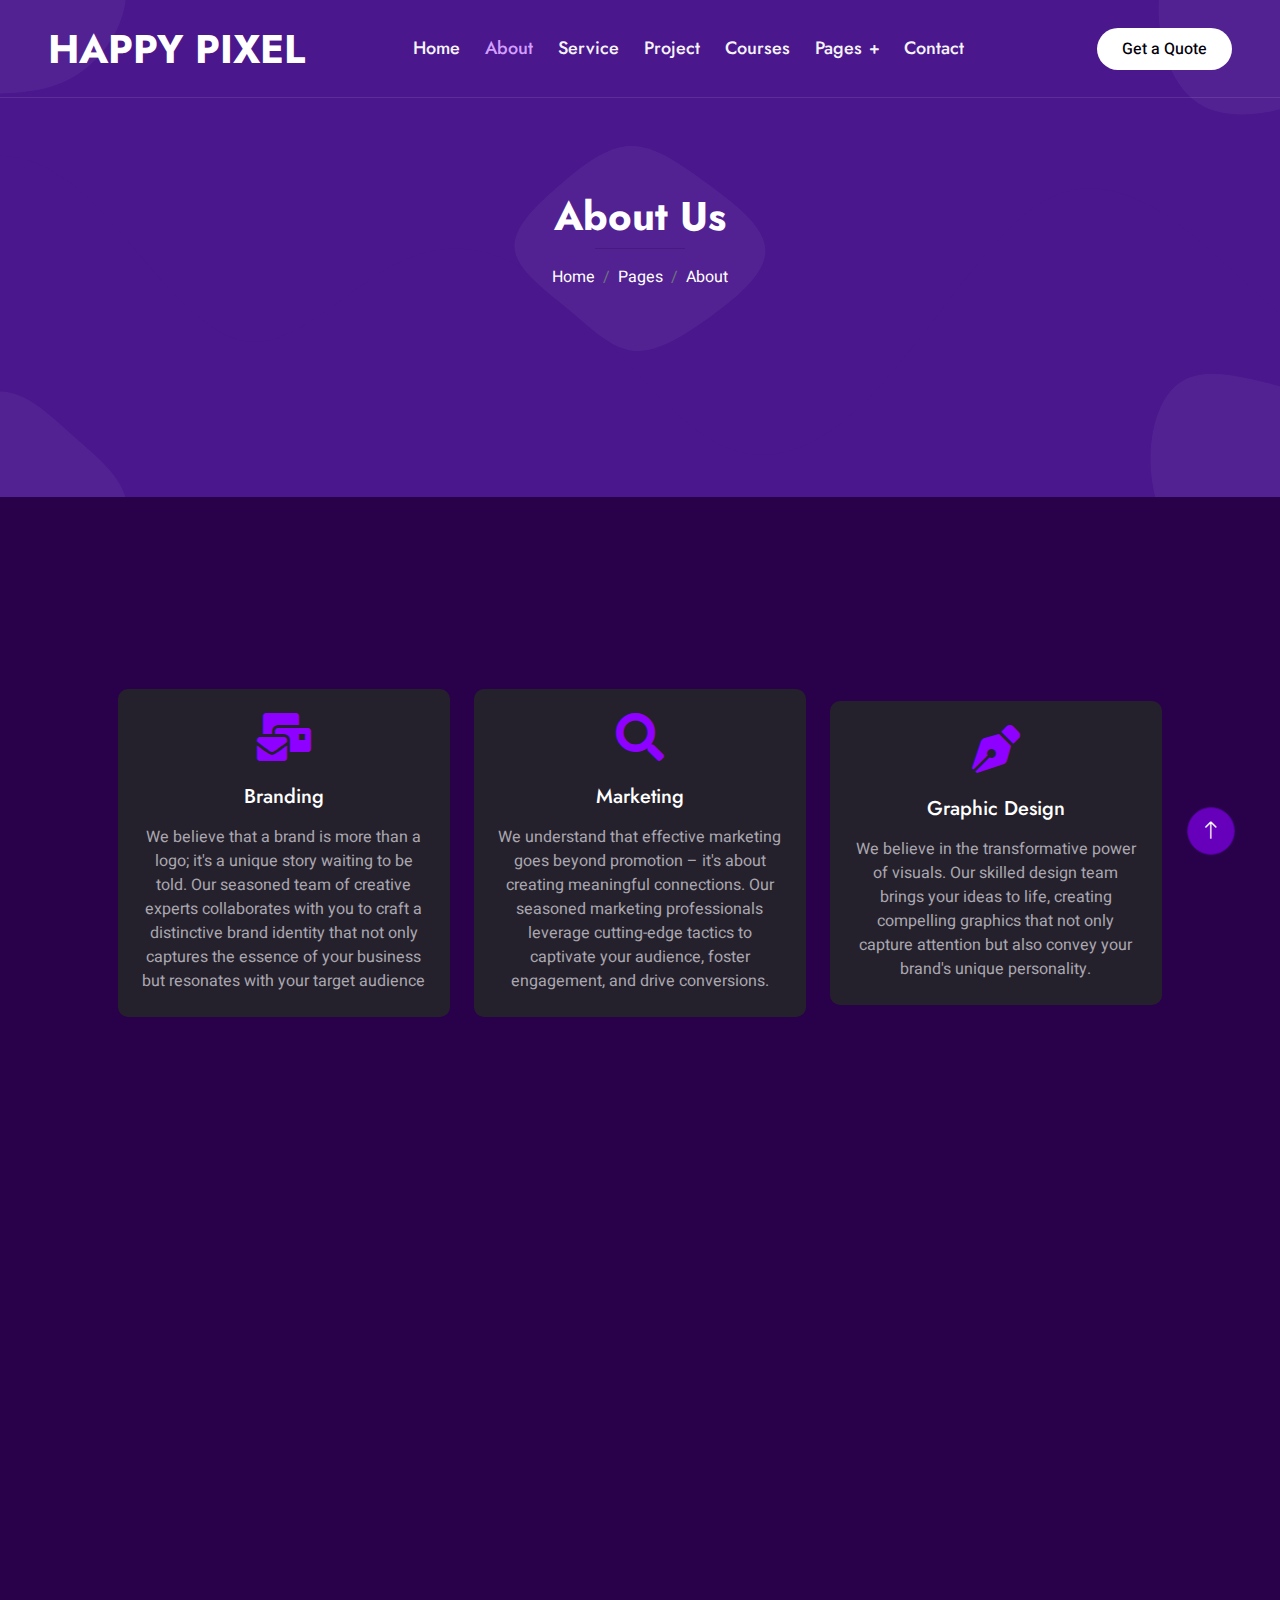
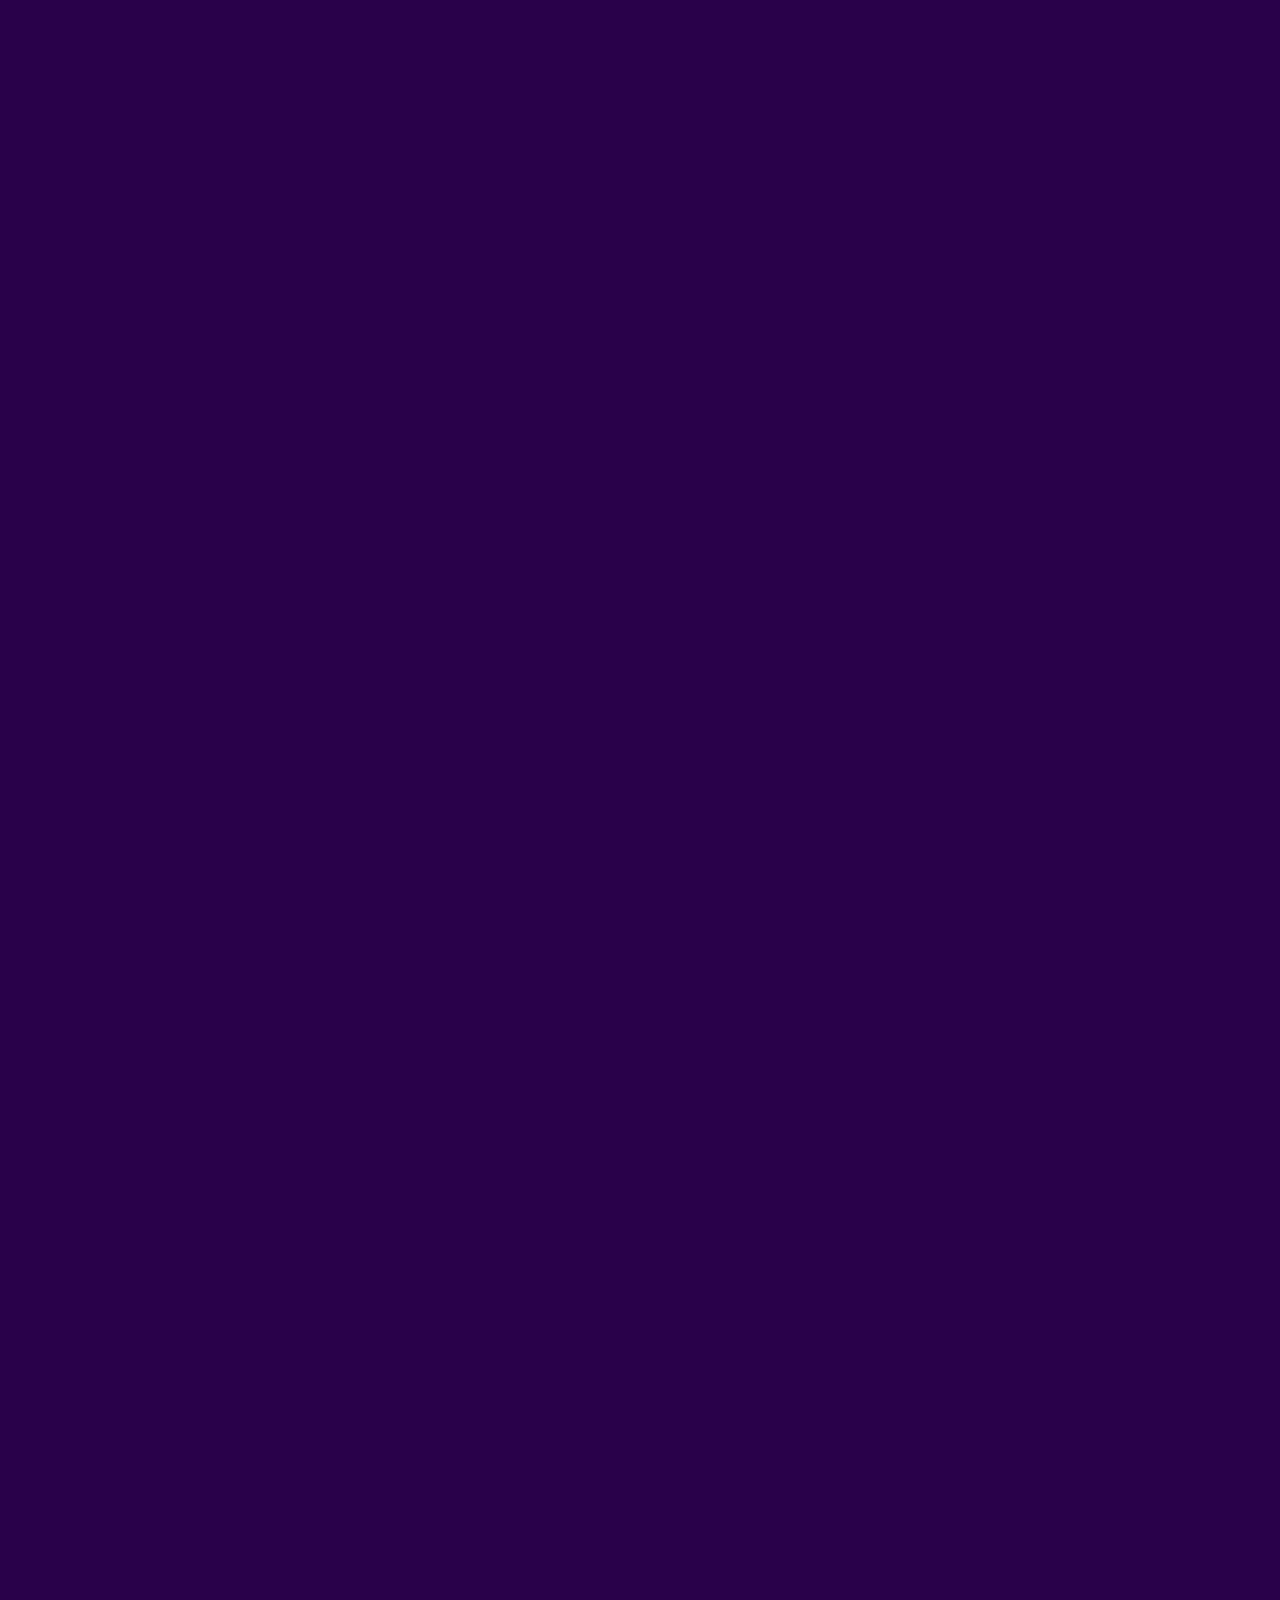
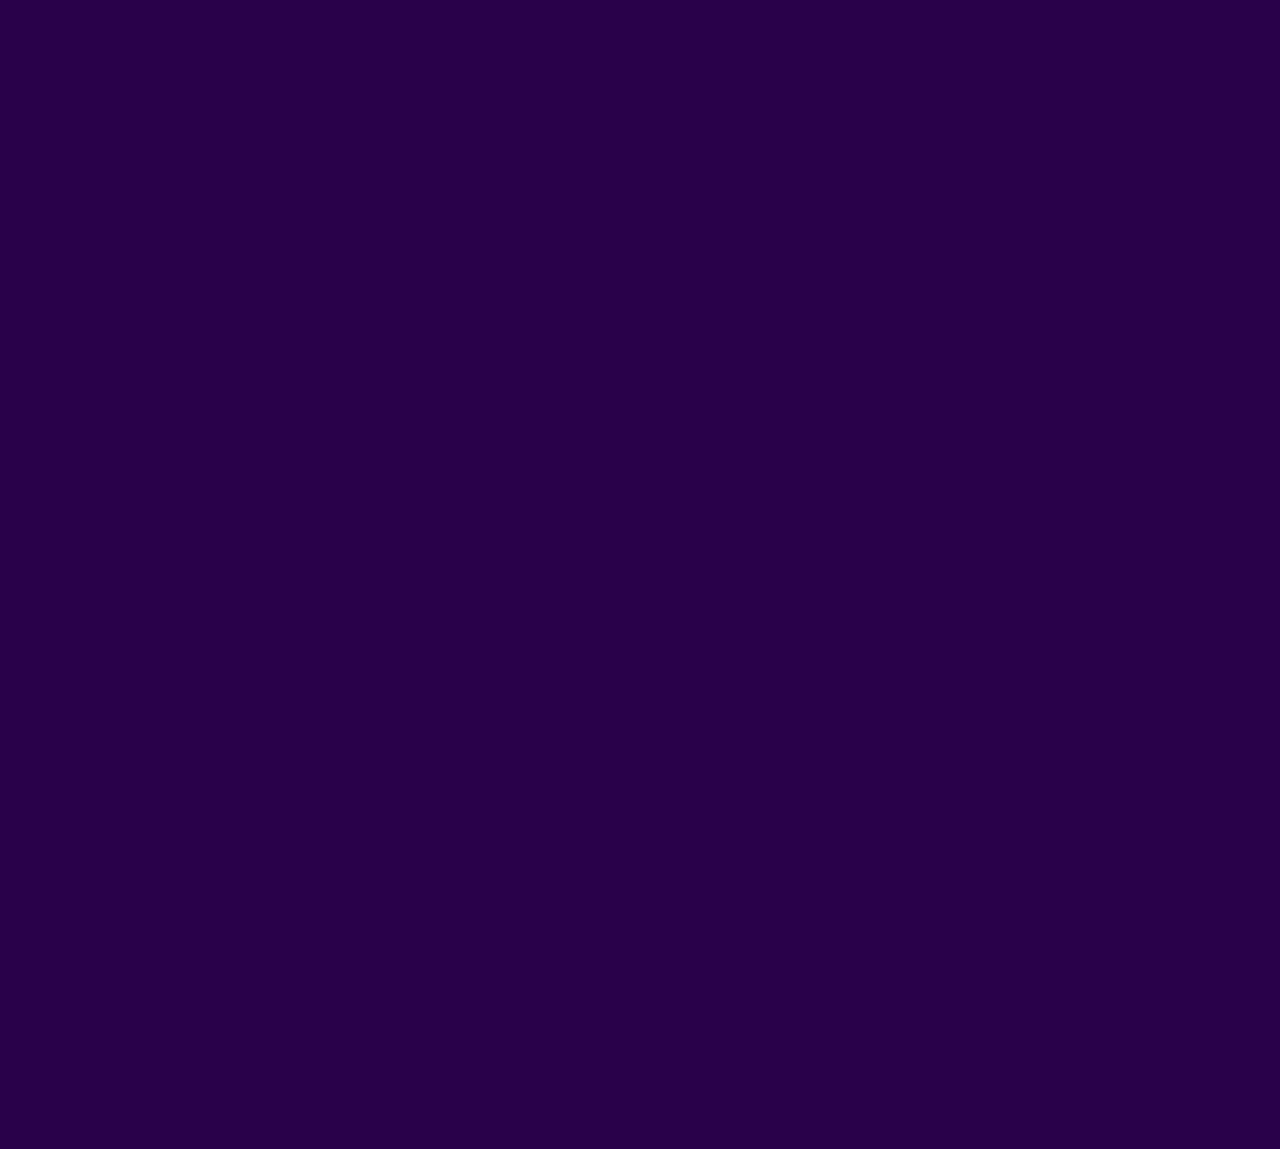
==== commit 80654a5b: "vc" ====
--- a/about.html
+++ b/about.html
@@ -130,29 +130,35 @@
                     <div class="col-lg-4 wow fadeInUp" data-wow-delay="0.1s">
                         <div class="feature-item bg-light rounded text-center p-4">
                             <i class="fa fa-3x fa-mail-bulk text-primary mb-4"></i>
-                            <h5 class="mb-3">Design</h5>
-                            <p class="m-0">Design is the heartbeat of our creative journey. It's not just about
-                                aesthetics; it's about telling a compelling story through visual elements. </p>
+                            <h5 class="mb-3">Branding</h5>
+                            <p class="m-0">We believe that a brand is more than a logo; it's a unique story waiting to
+                                be told. Our seasoned team of creative experts collaborates with you to craft a
+                                distinctive brand identity that not only captures the essence of your business but
+                                resonates with your target audience </p>
                         </div>
                     </div>
                     <div class="col-lg-4 wow fadeInUp" data-wow-delay="0.3s">
                         <div class="feature-item bg-light rounded text-center p-4">
+                            <i class="fa fa-3x fa-search text-primary mb-4"></i>
+                            <!-- <i class="fa fa-3x fa-laptop-code text-primary mb-4"></i> -->
+                            <!-- <i class="fa fa-3x fa-solid fa-pen-nib text-primary mb-4"></i> -->
+                            <h5 class="mb-3">Marketing</h5>
+                            <p class="m-0">We understand that effective marketing goes beyond promotion – it's about
+                                creating meaningful connections. Our seasoned marketing professionals leverage
+                                cutting-edge tactics to captivate your audience, foster engagement, and drive
+                                conversions.</p>
+                        </div>
+                    </div>
+                    <div class="col-lg-4 wow fadeInUp" data-wow-delay="0.5s">
+                        <div class="feature-item bg-light rounded text-center p-4">
+                            <i class="fa fa-3x fa-solid fa-pen-nib text-primary mb-4"></i>
+                            <!-- <i class="fa fa-3x fa-solid fa-camera-retro text-primary mb-4"></i> -->
                             <!-- <i class="fa fa-3x fa-search text-primary mb-4"></i> -->
                             <!-- <i class="fa fa-3x fa-laptop-code text-primary mb-4"></i> -->
-                            <i class="fa fa-3x fa-solid fa-pen-nib text-primary mb-4"></i>
-                            <h5 class="mb-3">Editing</h5>
-                            <p class="m-0">Precision meets playfulness at Happy Pixel's editing hub. Our meticulous
-                                editing team doesn't just refine; they sculpt perfection</p>
-                        </div>
-                    </div>
-                    <div class="col-lg-4 wow fadeInUp" data-wow-delay="0.5s">
-                        <div class="feature-item bg-light rounded text-center p-4">
-                            <i class="fa fa-3x fa-solid fa-camera-retro text-primary mb-4"></i>
-                            <!-- <i class="fa fa-3x fa-search text-primary mb-4"></i> -->
-                            <!-- <i class="fa fa-3x fa-laptop-code text-primary mb-4"></i> -->
-                            <h5 class="mb-3">Photography</h5>
-                            <p class="m-0">Through the lens of Happy Pixel, moments become magic. From corporate
-                                elegance to product poetry, our lens sees beyond visuals, aiming to evoke emotions.</p>
+                            <h5 class="mb-3">Graphic Design</h5>
+                            <p class="m-0">We believe in the transformative power of visuals. Our skilled design team
+                                brings your ideas to life, creating compelling graphics that not only capture attention
+                                but also convey your brand's unique personality.</p>
                         </div>
                     </div>
                 </div>
@@ -207,48 +213,95 @@
 
         <div class="container-xxl py-5">
             <div class="container py-5 px-lg-5">
-                <div class="row g-5 align-items-center">
-                    <div class="col-lg-6 wow fadeInUp" data-wow-delay="0.1s">
-                        <p class="section-title text-secondary">About Us<span></span></p>
-                        <h1 class="mb-5">#1 Graphic solution with 5 years of experience</h1>
-                        <p class="mb-4">At Happy Pixel , our mission is to elevate brands through captivating design
-                            solutions. We believe that design is not merely about aesthetics but a strategic tool that
-                            communicates identity and values. Our commitment is to translate your vision into compelling
-                            visual narratives that leave a lasting impression.</p>
-                        <div class="skill mb-4">
-                            <div class="d-flex justify-content-between">
-                                <p class="mb-2">Design</p>
-                                <p class="mb-2">99%</p>
-                            </div>
-                            <div class="progress">
-                                <div class="progress-bar bg-primary" role="progressbar" aria-valuenow="99"
-                                    aria-valuemin="0" aria-valuemax="100"></div>
-                            </div>
-                        </div>
-                        <div class="skill mb-4">
-                            <div class="d-flex justify-content-between">
-                                <p class="mb-2">Editing</p>
-                                <p class="mb-2">98%</p>
-                            </div>
-                            <div class="progress">
-                                <div class="progress-bar bg-secondary" role="progressbar" aria-valuenow="98"
-                                    aria-valuemin="0" aria-valuemax="100"></div>
-                            </div>
-                        </div>
-                        <div class="skill mb-4">
-                            <div class="d-flex justify-content-between">
-                                <p class="mb-2">Photography</p>
-                                <p class="mb-2">95%</p>
-                            </div>
-                            <div class="progress">
-                                <div class="progress-bar bg-dark" role="progressbar" aria-valuenow="95"
-                                    aria-valuemin="0" aria-valuemax="100"></div>
-                            </div>
-                        </div>
-                        <a href="/project.html" class="btn btn-primary py-sm-3 px-sm-5 rounded-pill mt-3">Portfolio</a>
-                    </div>
-                    <div class="col-lg-6">
-                        <img class="img-fluid wow zoomIn" data-wow-delay="0.5s" src="img/about.png">
+                <div class="wow fadeInUp" data-wow-delay="0.1s">
+                    <p class="section-title text-secondary justify-content-center"><span></span>Our
+                        Services<span></span></p>
+                    <h1 class="text-center mb-5">What Solutions We Provide</h1>
+                </div>
+                <div class="row g-4">
+                    <div class="col-lg-4 col-md-6 wow fadeInUp" data-wow-delay="0.1s">
+                        <div class="service-item d-flex flex-column text-center rounded">
+                            <div class="service-icon flex-shrink-0">
+                                <!-- <i class="fa fa-search fa-2x"></i> -->
+                                <i class="fa fa-solid fa-pen-fancy fa-2x"></i>
+                            </div>
+                            <h5 class="mb-3">Graphic Design</h5>
+                            <p class="m-0">Our graphic design expertise extends to a wide array of materials, including
+                                marketing collateral, brochures, and promotional materials. We transform ideas into
+                                visually striking designs that resonate with your target audience.</p>
+                            <a class="btn btn-square" href="/contact.html"><i class="fa fa-arrow-right"></i></a>
+                        </div>
+                    </div>
+                    <div class="col-lg-4 col-md-6 wow fadeInUp" data-wow-delay="0.3s">
+                        <div class="service-item d-flex flex-column text-center rounded">
+                            <div class="service-icon flex-shrink-0">
+                                <!-- <i class="fa fa-laptop-code fa-2x"></i> -->
+                                <i class="fa-solid fa-palette fa fa-2x"></i>
+                            </div>
+                            <h5 class="mb-3">Branding & Logo Design</h5>
+                            <p class="m-0">From designing memorable logos to establishing a cohesive brand identity, we
+                                ensure that your brand communicates a compelling story.</p>
+                            <a class="btn btn-square" href="/contact.html"><i class="fa fa-arrow-right"></i></a>
+                        </div>
+                    </div>
+                    <div class="col-lg-4 col-md-6 wow fadeInUp" data-wow-delay="0.5s">
+                        <div class="service-item d-flex flex-column text-center rounded">
+                            <div class="service-icon flex-shrink-0">
+                                <!-- <i class="fab fa-facebook-f fa-2x"></i> -->
+                                <!-- <i class="fa fa-2x fa-solid fa-pen-nib "></i> -->
+                                <!-- <i class="fa fa-2x fa-solid fa-crop"></i> -->
+
+
+                                <!-- <i class="fa fa-laptop-code fa-2x"></i> -->
+                                <i class="fa fa-search fa-2x"></i>
+                            </div>
+                            <h5 class="mb-3">Marketing</h5>
+                            <p class="m-0">Our approach to marketing is a blend of creativity and strategy. We dive deep
+                                into understanding your business objectives, target audience, and industry landscape,
+                                allowing us to develop campaigns that not only stand out but also resonate with your
+                                audience.</p>
+                            <a class="btn btn-square" href="/contact.html"><i class="fa fa-arrow-right"></i></a>
+                        </div>
+                    </div>
+                    <div class="col-lg-4 col-md-6 wow fadeInUp" data-wow-delay="0.1s">
+                        <div class="service-item d-flex flex-column text-center rounded">
+                            <div class="service-icon flex-shrink-0">
+                                <!-- <i class="fa fa-mail-bulk fa-2x"></i> -->
+                                <i class="fa fa-2x fa-camera-retro"></i>
+                            </div>
+                            <h5 class="mb-3">Photography</h5>
+                            <p class="m-0">Capture moments that tell a story with our professional photography services.
+                                From corporate headshots to product photography, our skilled photographers use their
+                                artistic flair to create visually stunning and narrative-rich images.</p>
+                            <a class="btn btn-square" href="/contact.html"><i class="fa fa-arrow-right"></i></a>
+                        </div>
+                    </div>
+                    <div class="col-lg-4 col-md-6 wow fadeInUp" data-wow-delay="0.3s">
+                        <div class="service-item d-flex flex-column text-center rounded">
+                            <div class="service-icon flex-shrink-0">
+                                <!-- <i class="fa fa-thumbs-up fa-2x"></i> -->
+                                <!-- <i class="fa fa-2x fa-solid fa-wand-magic-sparkles "></i> -->
+                                <i class="fa fa-2x fa-object-group"></i>
+                            </div>
+                            <h5 class="mb-3">Web Design</h5>
+                            <p class="m-0"> We create user-centric websites that seamlessly blend aesthetics with
+                                functionality, providing a captivating digital experience for your audience.</p>
+                            <a class="btn btn-square" href="/contact.html"><i class="fa fa-arrow-right"></i></a>
+                        </div>
+                    </div>
+                    <div class="col-lg-4 col-md-6 wow fadeInUp" data-wow-delay="0.5s">
+                        <div class="service-item d-flex flex-column text-center rounded">
+                            <div class="service-icon flex-shrink-0">
+                                <!-- <i class="fab fa-android fa-2x"></i> -->
+
+                                <i class="fab fa-facebook-f fa-2x"></i>
+                            </div>
+                            <h5 class="mb-3">Social Media Management</h5>
+                            <p class="m-0">Enhance your social media presence with our specialized graphics and content
+                                creation services. We design eye-catching visuals and engaging content that align with
+                                your brand, helping you make a lasting impact in the digital landscape.</p>
+                            <a class="btn btn-square" href="/contact.html"><i class="fa fa-arrow-right"></i></a>
+                        </div>
                     </div>
                 </div>
             </div>
--- a/css/style.css
+++ b/css/style.css
@@ -1,11 +1,21 @@
 /********** Template CSS **********/
 :root {
     /* --primary: #6222CC; */
-    --primary: #5910ce ;
+    --primary: #5910ce;
     --secondary: #FBA504;
     /* --secondary: rgb(187, 0, 255); */
     --light: #F6F4F9;
     --dark: #04000B;
+    /* later defined */
+    --purple: #6821a8;
+    --purple-thik: #4a178d;
+    --purple-sahi: #390879;
+    --body-color-ashu: rgb(59, 0, 93);
+    --purple-highlight: #d39fff;
+    --get-quote: #6600bb;
+    --blob-purple: #8e00ff;
+    --container-light-black: #25212c;
+
 }
 
 
@@ -114,12 +124,15 @@
 
 .sticky-top.navbar-light .navbar-nav .nav-link {
     padding: 20px 0;
-    color: var(--dark) !important;
+    /* color: var(--dark) !important; */
+    color: #ffffff !important;
+
 }
 
 .navbar-light .navbar-nav .nav-link:hover,
 .navbar-light .navbar-nav .nav-link.active {
-    color: var(--secondary) !important;
+    /* color: var(--secondary) !important; */
+    color: var(--purple-highlight) !important;
 }
 
 .navbar-light .navbar-brand h1 {
@@ -150,11 +163,13 @@
     .sticky-top.navbar-light .navbar-nav .nav-link {
         padding: 10px 0;
         margin-left: 0;
-        color: var(--dark) !important;
+        color: #fff !important;
+        /* color: var(--dark) !important; */
     }
 
     .navbar-light .navbar-brand h1 {
-        color: var(--primary);
+        color: #fff;
+        /* color: var(--primary); */
     }
 
     .navbar-light .navbar-brand img {
@@ -171,14 +186,19 @@
         border-bottom: 1px solid rgba(256, 256, 256, .1);
         z-index: 999;
     }
-    
+
     .sticky-top.navbar-light {
         position: fixed;
-        background: #FFFFFF;
+        /* background: #FFFFFF; */
+        /* background: #1c002f; */
+        background: var(--body-color-ashu);
+
     }
 
     .sticky-top.navbar-light .navbar-brand h1 {
         color: var(--primary);
+        color: var(--light);
+        /* color: #1c002f; */
     }
 
     .navbar-light .navbar-nav .nav-item .dropdown-menu {
@@ -206,10 +226,45 @@
     .sticky-top.navbar-light .btn {
         color: var(--light);
         /* color: var(--dark); */
-        background: var(--secondary);
-    }
-}
-
+        /* background: var(--secondary); */
+        background: var(--get-quote);
+    }
+}
+
+/* hero video edit css */
+
+.div-hero-video{
+    /* overflow: hidden; */
+}
+
+.hero-video{
+    height: 22em ;
+    /* height: 22rem; */
+}
+
+@media screen and (min-width:995px) and (max-width:1300px){
+    .hero-video{
+        height: 18rem;
+    } 
+}
+
+@media screen and (min-width:455px) and (max-width:770px){
+    .hero-video{
+        height: 15rem;
+    } 
+}
+
+@media screen and (max-width:455px){
+    .hero-video{
+        height: 12rem;
+    } 
+}
+
+@media screen and (max-width:370px){
+    .hero-video{
+        height: 10rem;
+    } 
+}
 
 /*** Hero Header ***/
 .hero-header {
@@ -221,7 +276,11 @@
         url(../img/blob-bottom-left.png),
         url(../img/blob-bottom-right.png),
         url(../img/blob-center.png),
-        url(../img/bg-bottom.png);
+
+        url(../img/BG-BOTTOM-PNG.png);
+        /* url(../img/bg-bottom.png); */
+    /* background: url(https://player.vimeo.com/external/352012012.sd.mp4?s=7b6f82678265a4c6c75831a304e781a28fd40469&profile_id=164&oauth2_token_id=57447761); */
+
     background-position:
         left 0px top 0px,
         right 0px top 0px,
@@ -288,7 +347,8 @@
 .section-title.text-secondary span:last-child,
 .section-title.text-secondary span:first-child::after,
 .section-title.text-secondary span:last-child::after {
-    background: var(--secondary);
+    background: var(--blob-purple);
+    /* background: var(--secondary); */
 }
 
 .section-title.text-white span:first-child,
@@ -343,7 +403,8 @@
 .service-item {
     position: relative;
     padding: 45px 30px;
-    background: var(--light);
+    background: var(--container-light-black);
+    /* background: var(--light); */
     overflow: hidden;
     transition: .5s;
 }
@@ -351,7 +412,8 @@
 .service-item:hover {
     margin-top: -15px;
     padding-bottom: 60px;
-    background: var(--primary);
+    background: var(--purple-sahi);
+    /* background: var(--primary); */
 }
 
 .service-item .service-icon {
@@ -368,8 +430,8 @@
 }
 
 .service-item:hover .service-icon {
-    color: var(--dark);
-    background: url(../img/blob-secondary.png) center center no-repeat;
+    color: #fff;
+    /* background: url(../img/blob-secondary.png) center center no-repeat; */
     background-size: contain;
 }
 
@@ -396,20 +458,21 @@
 }
 
 .service-item a.btn:hover {
-    color: var(--dark);
-    background: var(--secondary);
+    color: var(--light);
+    background: var(--blob-purple);
 }
 
 .service-item:hover a.btn {
     bottom: 0;
 }
 
-
+/* ashu */
 /*** Project Portfolio ***/
 #portfolio-flters li {
     display: inline-block;
     font-weight: 500;
-    color: var(--dark);
+    color: var(--white);
+    /* color: var(--dark); */
     cursor: pointer;
     transition: .5s;
     border-bottom: 2px solid transparent;
@@ -417,8 +480,10 @@
 
 #portfolio-flters li:hover,
 #portfolio-flters li.active {
-    color: var(--primary);
-    border-color: var(--primary);
+    color: var(--blob-purple);
+    /* color: var(--primary); */
+    border-color: var(--blob-purple);
+    /* border-color: var(--primary); */
 }
 
 .portfolio-item img {
@@ -438,7 +503,8 @@
     height: 100%;
     top: 0;
     left: 0;
-    background: rgba(98, 34, 204, .9);
+    /* background:var(--purple-thik); */
+    background: #4a178db6;
     transition: .5s;
     opacity: 0;
 }
@@ -446,6 +512,204 @@
 .portfolio-item:hover .portfolio-overlay {
     opacity: 1;
 }
+
+
+/*===============================  Cources ======================*/
+.adobe-pic{
+    height: 45px;
+    margin-left: 10px;
+    margin-top: 20px;
+}
+
+.pricing-content ul li {
+    letter-spacing: 1px;
+}
+.white-mode {
+    text-decoration: none;
+    padding: 17px 40px;
+    background-color: yellow;
+    border-radius: 3px;
+    color: black;
+    transition: .35s ease-in-out;
+    position: absolute;
+    left: 15px;
+    bottom: 15px
+}
+
+.row{
+    display: flex;
+    justify-content: space-around;
+    align-items: center;
+
+}
+
+ 
+.pricingTable {
+    text-align: center;
+    /* background: #fff; */
+    background-color: var(--container-light-black);
+    margin: 0 -15px;
+    box-shadow: 0 0 12px #bb00ffb3;
+    padding-bottom: 40px;
+    /* border: .3px solid #ffffff85; */
+    border-radius: 10px;
+    color: #cad0de;
+    transform: scale(1);
+    transition: all .5s ease 0s;
+}
+
+.pricingTable:hover {
+    transform: scale(1.05);
+    z-index: 1
+}
+
+.pricingTable .pricingTable-header {
+    padding: 40px 0;
+    /* background: #f5f6f9; */
+    background: linear-gradient(90deg,#9500ff ,var(--purple-thik));
+    border-radius: 10px 10px 50% 50%;
+    transition: all .5s ease 0s;
+}
+
+.pricingTable:hover .pricingTable-header {
+    background: linear-gradient(90deg ,var(--purple-thik),#9500ff);
+    transition: all .5s ease 0s;
+    /* background: #ff9624; */
+}
+
+.pricingTable .pricingTable-header i {
+    font-size: 50px;
+    color: #ffffff;
+    margin-bottom: 10px;
+    transition: all .5s ease 0s
+}
+
+.pricingTable .price-value {
+    font-size: 35px;
+    color: #ffffff;
+    transition: all .5s ease 0s
+}
+
+.pricingTable .month {
+    display: block;
+    font-size: 14px;
+    color: #cad0de
+}
+
+.pricingTable:hover .month,
+.pricingTable:hover .price-value,
+.pricingTable:hover .pricingTable-header i {
+    color: #fff
+}
+
+.pricingTable .heading {
+    font-size: 24px;
+    /* color: #9c2aff; */
+    /* filter: drop-shadow(0 0 5px #440072); */
+    /* color: #ff9624; */
+    margin-top: 10px;
+    margin-bottom: 20px;
+    text-transform: uppercase
+}
+
+.pricingTable .pricing-content ul {
+    list-style: none;
+    padding: 0;
+    margin-bottom: 30px
+}
+
+.pricingTable .pricing-content ul li {
+    line-height: 30px;
+    color: #a7a8aa
+}
+
+.pricingTable .pricingTable-signup a {
+    display: inline-block;
+    font-size: 15px;
+    color: #fff;
+    padding: 10px 35px;
+    border-radius: 20px;
+    /* background: #9900f9; */
+    
+    background: linear-gradient(90deg ,var(--purple-thik),#9500ff);
+    text-transform: uppercase;
+    transition: all .3s ease 0s
+}
+
+.pricingTable .pricingTable-signup a:hover {
+    box-shadow: 0 0 10px #7000c6;
+    
+    background: linear-gradient(90deg ,#9500ff,var(--purple-thik));
+}
+
+
+
+
+.pricingTable.red .heading,
+.pricingTable.red .price-value {
+    /* color: #ff4b4b */
+    
+    color: #ffffff;
+}
+
+.pricingTable.red .pricingTable-signup a,
+.pricingTable.red:hover .pricingTable-header {
+    /* background: #ff4b4b */
+    
+    background: linear-gradient(90deg ,var(--purple-thik),#9500ff);
+}
+
+.pricingTable.red .pricingTable-signup a:hover {
+    box-shadow: 0 0 10px #7000c6;
+    
+    background: linear-gradient(90deg ,#9500ff,var(--purple-thik));
+}
+
+.pricingTable.green .heading,
+.pricingTable.green .price-value {
+    /* color: #40c952 */
+    
+    color: #ffffff;
+}
+
+.pricingTable.green .pricingTable-signup a,
+.pricingTable.green:hover .pricingTable-header {
+    /* background: #40c952 */
+    
+    background: linear-gradient(90deg ,var(--purple-thik),#9500ff);
+}
+
+.pricingTable.green .pricingTable-signup a:hover {
+    box-shadow: 0 0 10px #7000c6;
+    transition: all .3s ease 0s;
+    background: linear-gradient(90deg ,#9500ff,var(--purple-thik)) ;
+}
+
+.pricingTable.blue:hover .price-value,
+.pricingTable.green:hover .price-value,
+.pricingTable.red:hover .price-value {
+    color: #fff
+}
+
+@media screen and (max-width:990px) {
+    .pricingTable {
+        margin: 0 0 20px
+    }
+}
+
+
+/* course form */
+
+/* #course-form{
+ padding: 1rem 0.75rem;
+ margin-bottom: 10px;
+} */
+
+
+
+
+
+
 
 
 /*** Newsletter ***/
@@ -516,9 +780,12 @@
 .footer {
     margin-top: 6rem;
     padding-top: 9rem;
+
     background:
-        url(../img/bg-top.png),
-        url(../img/map.png);
+        /* ashu change */
+        /* url(../img/bg-top.png), */
+        url(../img/bg-topashu.png),
+        url(/img/map.png);
     background-position:
         center top,
         center center;
@@ -563,7 +830,8 @@
 .footer .btn.btn-link:hover {
     letter-spacing: 1px;
     box-shadow: none;
-    color: var(--secondary);
+    color: var(--purple-highlight);
+    /* color: var(--secondary); */
 }
 
 .footer .copyright {
@@ -590,5 +858,6 @@
 
 .footer .copyright a:hover,
 .footer .footer-menu a:hover {
-    color: var(--secondary);
+    /* color: var(--secondary); */
+    color: var(--purple-highlight);
 }